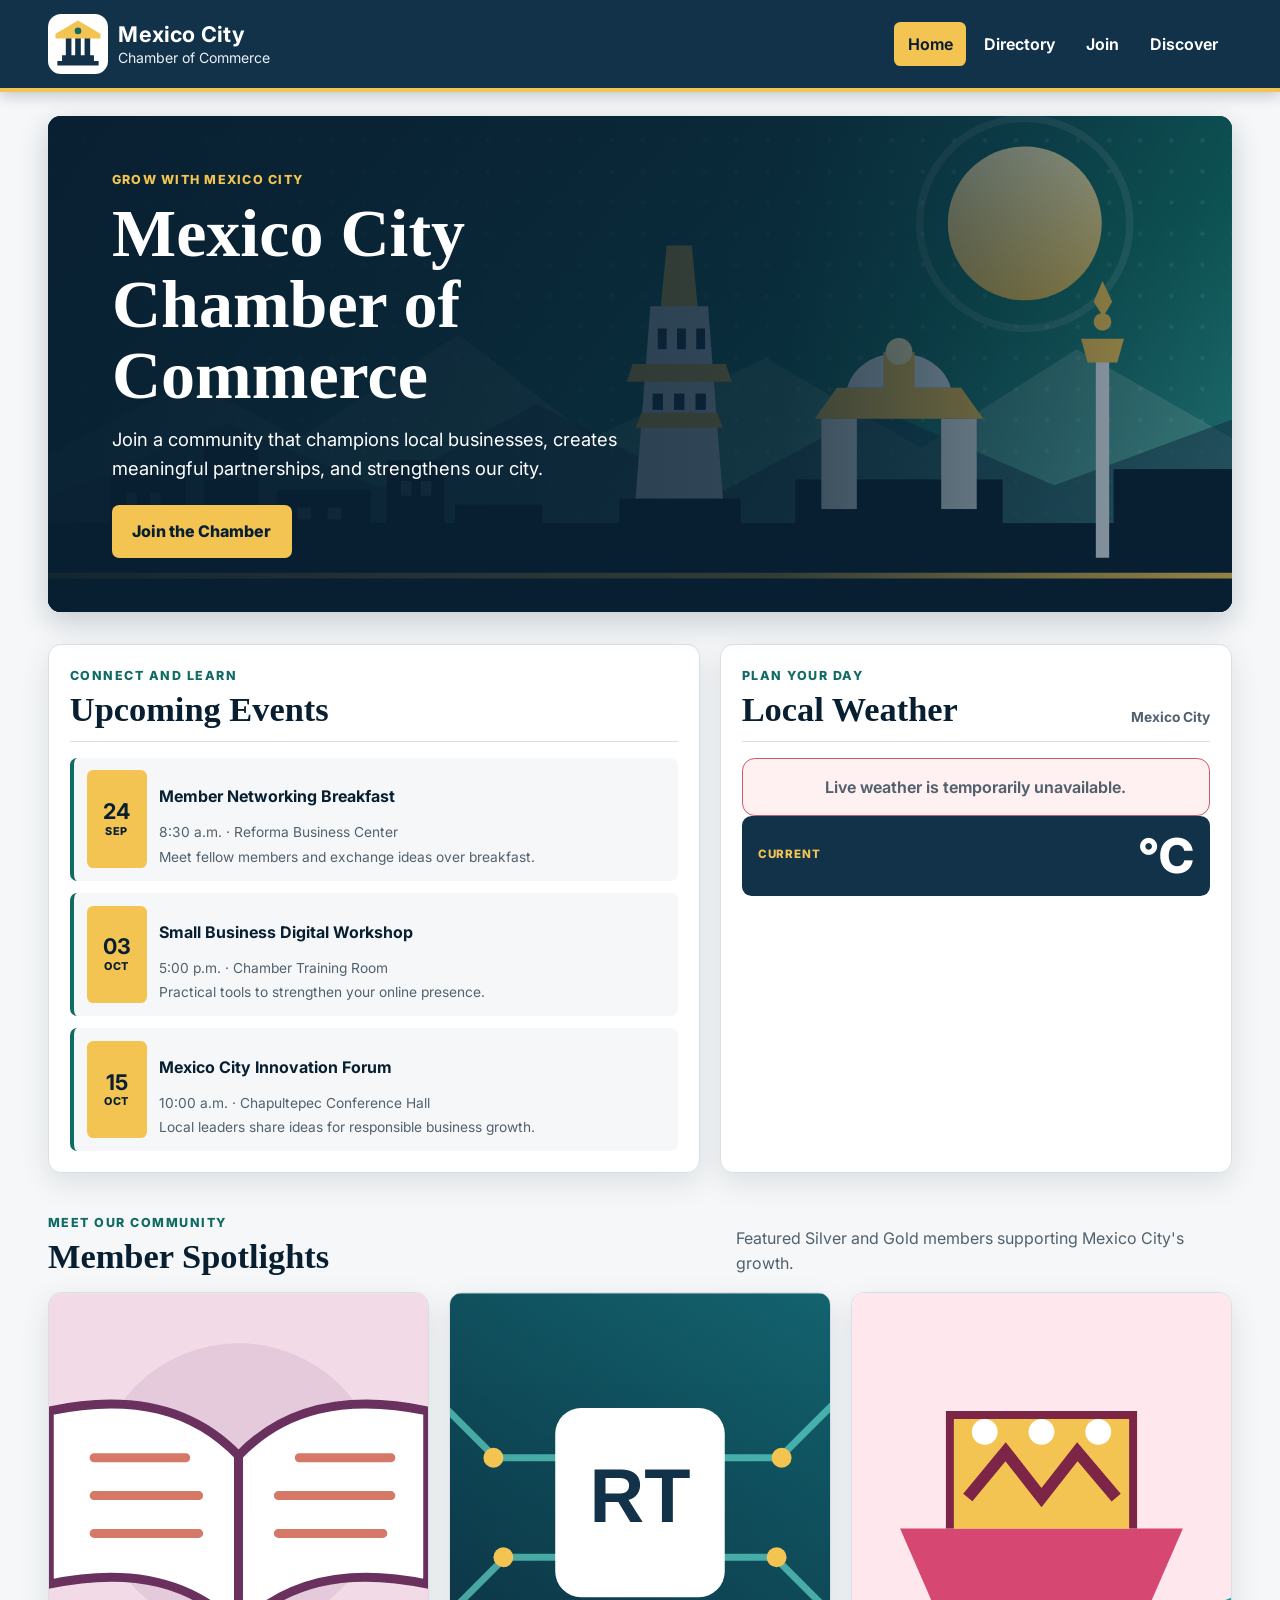
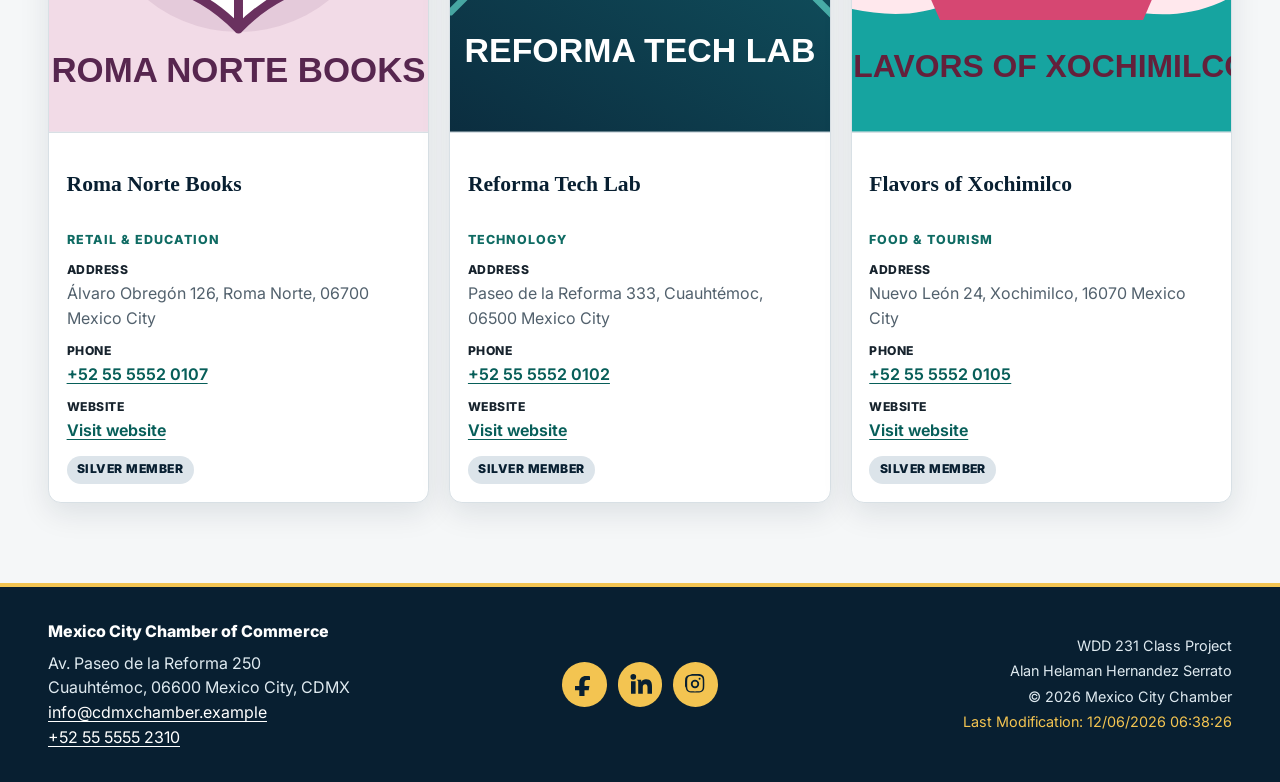
==== chamber/index.html @ 566b72eb "Add chamber home page" ====
<!doctype html>
<html lang="en">
<head>
  <meta charset="UTF-8">
  <meta name="viewport" content="width=device-width, initial-scale=1.0">
  <meta name="description" content="Connect with Mexico City businesses, chamber events, local weather, and opportunities to help your organization grow.">
  <meta name="author" content="Alan Helaman Hernandez Serrato">

  <meta property="og:title" content="Mexico City Chamber of Commerce | Business Home">
  <meta property="og:type" content="website">
  <meta property="og:description" content="Build local connections, discover upcoming events, and meet leading members of the Mexico City business community.">
  <meta property="og:image" content="https://ahhs25.github.io/wdd231/chamber/images/home-og.jpg">
  <meta property="og:image:width" content="1200">
  <meta property="og:image:height" content="630">
  <meta property="og:image:alt" content="Illustrated Mexico City skyline for the Chamber of Commerce">
  <meta property="og:url" content="https://ahhs25.github.io/wdd231/chamber/index.html">

  <meta name="theme-color" content="#12324a">
  <link rel="canonical" href="https://ahhs25.github.io/wdd231/chamber/index.html">
  <link rel="icon" href="images/favicon.svg" type="image/svg+xml">
  <link rel="preconnect" href="https://fonts.googleapis.com">
  <link rel="preconnect" href="https://fonts.gstatic.com" crossorigin>
  <link href="https://fonts.googleapis.com/css2?family=Inter:wght@400..900&amp;display=swap" rel="stylesheet">
  <link rel="stylesheet" href="styles/normalize.css">
  <link rel="stylesheet" href="styles/small.css">
  <link rel="stylesheet" href="styles/larger.css">
  <script src="scripts/home.js" defer></script>
  <title>Home | Mexico City Chamber of Commerce</title>
</head>
<body>
  <a class="skip-link" href="#main-content">Skip to main content</a>

  <header class="site-header">
    <div class="header-content">
      <a class="brand" href="index.html" aria-label="Mexico City Chamber of Commerce home">
        <img src="images/chamber-logo.svg" alt="" width="64" height="64">
        <span class="brand-text">
          <strong>Mexico City</strong>
          <span>Chamber of Commerce</span>
        </span>
      </a>

      <button id="menu" class="menu-button" type="button" aria-label="Open navigation menu" aria-controls="primary-navigation" aria-expanded="false">
        <span aria-hidden="true"></span>
        <span aria-hidden="true"></span>
        <span aria-hidden="true"></span>
      </button>

      <nav aria-label="Main navigation">
        <ul id="primary-navigation" class="navigation">
          <li><a class="active" href="index.html" aria-current="page">Home</a></li>
          <li><a href="directory.html">Directory</a></li>
          <li><a href="join.html">Join</a></li>
          <li><a href="discover.html">Discover</a></li>
        </ul>
      </nav>
    </div>
  </header>

  <main id="main-content" class="home-main">
    <section class="hero" aria-labelledby="home-title">
      <img class="hero-image" src="images/mexico-city-hero.svg" alt="Illustrated skyline of Mexico City at sunrise" width="1600" height="700" fetchpriority="high">
      <div class="hero-content">
        <p class="hero-kicker">Grow with Mexico City</p>
        <h1 id="home-title">Mexico City Chamber of Commerce</h1>
        <p class="hero-summary">Join a community that champions local businesses, creates meaningful partnerships, and strengthens our city.</p>
        <a class="hero-cta" href="join.html">Join the Chamber</a>
      </div>
    </section>

    <div class="home-overview">
      <section class="home-panel member-card" aria-labelledby="events-title">
        <div class="panel-heading">
          <div>
            <p class="eyebrow">Connect and learn</p>
            <h2 id="events-title">Upcoming Events</h2>
          </div>
        </div>

        <div class="event-list">
          <article class="event-item">
            <time class="event-date" datetime="2026-09-24">
              <strong>24</strong>
              <span>Sep</span>
            </time>
            <div class="event-details">
              <h3>Member Networking Breakfast</h3>
              <p>8:30 a.m. · Reforma Business Center</p>
              <p>Meet fellow members and exchange ideas over breakfast.</p>
            </div>
          </article>

          <article class="event-item">
            <time class="event-date" datetime="2026-10-03">
              <strong>03</strong>
              <span>Oct</span>
            </time>
            <div class="event-details">
              <h3>Small Business Digital Workshop</h3>
              <p>5:00 p.m. · Chamber Training Room</p>
              <p>Practical tools to strengthen your online presence.</p>
            </div>
          </article>

          <article class="event-item">
            <time class="event-date" datetime="2026-10-15">
              <strong>15</strong>
              <span>Oct</span>
            </time>
            <div class="event-details">
              <h3>Mexico City Innovation Forum</h3>
              <p>10:00 a.m. · Chapultepec Conference Hall</p>
              <p>Local leaders share ideas for responsible business growth.</p>
            </div>
          </article>
        </div>
      </section>

      <section class="home-panel member-card weather-panel" aria-labelledby="weather-title">
        <div class="panel-heading">
          <div>
            <p class="eyebrow">Plan your day</p>
            <h2 id="weather-title">Local Weather</h2>
          </div>
          <p class="weather-location">Mexico City</p>
        </div>

        <p id="weather-status" class="weather-status" role="status">Loading current weather…</p>

        <div id="current-weather" class="weather-current" hidden>
          <div>
            <p class="weather-label">Current</p>
            <p id="weather-description" class="weather-description"></p>
          </div>
          <p class="weather-temperature"><span id="current-temperature"></span>°C</p>
        </div>

        <h3 id="forecast-title" class="forecast-title" hidden>Three-Day Forecast</h3>
        <div id="forecast" class="forecast-grid" aria-labelledby="forecast-title" hidden></div>
      </section>
    </div>

    <section class="spotlights-section" aria-labelledby="spotlights-title">
      <div class="spotlight-heading">
        <div>
          <p class="eyebrow">Meet our community</p>
          <h2 id="spotlights-title">Member Spotlights</h2>
        </div>
        <p>Featured Silver and Gold members supporting Mexico City's growth.</p>
      </div>

      <p id="spotlight-status" class="directory-status" role="status">Loading featured members…</p>
      <div id="spotlights" class="members grid spotlight-grid"></div>
    </section>

    <noscript>
      <p class="error-message">JavaScript is required to display live weather and member spotlights.</p>
    </noscript>
  </main>

  <footer>
    <div class="footer-content">
      <div class="footer-contact">
        <p class="footer-heading">Mexico City Chamber of Commerce</p>
        <address>
          Av. Paseo de la Reforma 250<br>
          Cuauhtémoc, 06600 Mexico City, CDMX<br>
          <a href="mailto:info@cdmxchamber.example">info@cdmxchamber.example</a><br>
          <a href="tel:+525555552310">+52 55 5555 2310</a>
        </address>
      </div>

      <nav class="social-links" aria-label="Social media links">
        <a href="https://www.facebook.com/" target="_blank" rel="noopener noreferrer" aria-label="Mexico City Chamber on Facebook">
          <svg aria-hidden="true" viewBox="0 0 24 24" width="24" height="24">
            <path d="M14 8h3V4.2c-.5-.1-2.2-.2-4.1-.2C9 4 6.3 6.4 6.3 10.8V14H2v4.3h4.3V24h5.2v-5.7h4.2l.7-4.3h-4.9v-2.8C11.5 9.9 11.9 8 14 8Z"></path>
          </svg>
        </a>
        <a href="https://www.linkedin.com/" target="_blank" rel="noopener noreferrer" aria-label="Mexico City Chamber on LinkedIn">
          <svg aria-hidden="true" viewBox="0 0 24 24" width="24" height="24">
            <path d="M5.3 7.7A2.7 2.7 0 1 0 5.3 2a2.7 2.7 0 0 0 0 5.7ZM3 21.8h4.6V9.2H3v12.6ZM10.2 9.2v12.6h4.6v-6.2c0-1.7.3-3.3 2.5-3.3 2.1 0 2.2 2 2.2 3.4v6.1H24V15c0-4.4-.9-7.7-6-7.7-2.4 0-4 1.3-4.7 2.5h-.1v-2h-4.4Z"></path>
          </svg>
        </a>
        <a href="https://www.instagram.com/" target="_blank" rel="noopener noreferrer" aria-label="Mexico City Chamber on Instagram">
          <svg aria-hidden="true" viewBox="0 0 24 24" width="24" height="24">
            <path d="M12 2c2.7 0 3 0 4.1.1 1 0 1.6.2 2.1.4a4.3 4.3 0 0 1 1.6 1c.5.5.8 1 1 1.6.2.5.4 1.2.4 2.1.1 1 .1 1.4.1 4.1s0 3-.1 4.1c0 1-.2 1.6-.4 2.1a4.3 4.3 0 0 1-1 1.6c-.5.5-1 .8-1.6 1-.5.2-1.2.4-2.1.4-1 .1-1.4.1-4.1.1s-3 0-4.1-.1c-1 0-1.6-.2-2.1-.4a4.3 4.3 0 0 1-1.6-1c-.5-.5-.8-1-1-1.6-.2-.5-.4-1.2-.4-2.1C2 15 2 14.7 2 12s0-3 .1-4.1c0-1 .2-1.6.4-2.1a4.3 4.3 0 0 1 1-1.6c.5-.5 1-.8 1.6-1 .5-.2 1.2-.4 2.1-.4C9 2 9.3 2 12 2Zm0 1.8c-2.6 0-2.9 0-4 .1-.8 0-1.3.2-1.6.3-.4.2-.8.4-1.1.7-.3.3-.5.7-.7 1.1-.1.3-.3.8-.3 1.6-.1 1-.1 1.4-.1 4s0 2.9.1 4c0 .8.2 1.3.3 1.6.2.4.4.8.7 1.1.3.3.7.5 1.1.7.3.1.8.3 1.6.3 1 .1 1.4.1 4 .1s2.9 0 4-.1c.8 0 1.3-.2 1.6-.3.4-.2.8-.4 1.1-.7.3-.3.5-.7.7-1.1.1-.3.3-.8.3-1.6.1-1 .1-1.4.1-4s0-2.9-.1-4c0-.8-.2-1.3-.3-1.6a2.5 2.5 0 0 0-.7-1.1 2.5 2.5 0 0 0-1.1-.7c-.3-.1-.8-.3-1.6-.3-1-.1-1.4-.1-4-.1Zm0 4a4.2 4.2 0 1 1 0 8.4 4.2 4.2 0 0 1 0-8.4Zm0 6.6a2.4 2.4 0 1 0 0-4.8 2.4 2.4 0 0 0 0 4.8Zm5.6-7.6a1 1 0 1 1-2 0 1 1 0 0 1 2 0Z"></path>
          </svg>
        </a>
      </nav>

      <div class="footer-development">
        <p>WDD 231 Class Project</p>
        <p>Alan Helaman Hernandez Serrato</p>
        <p>© <span id="currentyear"></span> Mexico City Chamber</p>
        <p id="lastModified"></p>
      </div>
    </div>
  </footer>
</body>
</html>
---- chamber/styles/small.css ----
html {
  scroll-behavior: smooth;
}

body {
  min-width: 320px;
  min-height: 100vh;
  color: #17232d;
  background: #f5f7f8;
  font-family: Inter, "Segoe UI", Roboto, Helvetica, Arial, sans-serif;
  line-height: 1.55;
}

a {
  color: #075e59;
  text-underline-offset: 0.18em;
}

a:hover {
  text-decoration-thickness: 0.13em;
}

a:focus-visible,
button:focus-visible {
  outline: 3px solid #f3c451;
  outline-offset: 3px;
}

.skip-link {
  position: fixed;
  top: 0.5rem;
  left: 0.5rem;
  z-index: 100;
  padding: 0.7rem 1rem;
  color: #081f31;
  background: #f3c451;
  border-radius: 0.35rem;
  font-weight: 800;
  transform: translateY(-160%);
  transition: transform 160ms ease;
}

.skip-link:focus {
  transform: translateY(0);
}

.site-header {
  position: sticky;
  top: 0;
  z-index: 20;
  color: #ffffff;
  background: #12324a;
  border-bottom: 4px solid #f3c451;
  box-shadow: 0 3px 14px #081f313d;
}

.header-content {
  display: grid;
  grid-template-columns: minmax(0, 1fr) auto;
  align-items: center;
  gap: 0.65rem;
  width: min(100% - 1.5rem, 74rem);
  margin-inline: auto;
  padding-block: 0.65rem;
}

.brand {
  display: flex;
  min-width: 0;
  align-items: center;
  gap: 0.65rem;
  color: #ffffff;
  text-decoration: none;
}

.brand img {
  flex: 0 0 3.25rem;
  width: 3.25rem;
  height: 3.25rem;
}

.brand-text {
  display: grid;
  min-width: 0;
  line-height: 1.15;
}

.brand-text strong {
  font-size: clamp(1.05rem, 5vw, 1.35rem);
  letter-spacing: 0.01em;
}

.brand-text span {
  margin-top: 0.22rem;
  color: #e9f1f5;
  font-size: clamp(0.72rem, 3.5vw, 0.9rem);
}

.menu-button {
  display: grid;
  width: 2.75rem;
  height: 2.75rem;
  padding: 0.58rem;
  place-content: center;
  gap: 0.28rem;
  color: #ffffff;
  background: #00000000;
  border: 1px solid #ffffff80;
  border-radius: 0.45rem;
  cursor: pointer;
}

.menu-button span {
  display: block;
  width: 1.35rem;
  height: 2px;
  background: #ffffff;
  border-radius: 1rem;
  transition: transform 180ms ease, opacity 180ms ease;
}

.menu-button.open span:nth-child(1) {
  transform: translateY(6px) rotate(45deg);
}

.menu-button.open span:nth-child(2) {
  opacity: 0;
}

.menu-button.open span:nth-child(3) {
  transform: translateY(-6px) rotate(-45deg);
}

.site-header nav {
  grid-column: 1 / -1;
}

.navigation {
  display: none;
  list-style: none;
  overflow: hidden;
  border-top: 1px solid #ffffff33;
}

.navigation.open {
  display: flex;
  flex-direction: column;
}

.navigation a {
  display: block;
  padding: 0.82rem 0.7rem;
  color: #ffffff;
  border-left: 4px solid #00000000;
  font-weight: 650;
  text-decoration: none;
}

.navigation a:hover {
  background: #ffffff17;
}

.navigation a.active {
  color: #081f31;
  background: #f3c451;
  border-left-color: #ffffff;
}

main {
  width: min(100% - 1.5rem, 74rem);
  margin-inline: auto;
  padding-block: 2rem 3.5rem;
}

.page-intro {
  max-width: 45rem;
  margin-bottom: 1.8rem;
}

.eyebrow {
  margin-bottom: 0.35rem;
  color: #0f6b63;
  font-size: 0.78rem;
  font-weight: 800;
  letter-spacing: 0.12em;
  text-transform: uppercase;
}

h1 {
  color: #081f31;
  font-family: Georgia, "Times New Roman", serif;
  font-size: clamp(2rem, 10vw, 3.5rem);
  line-height: 1.05;
}

.page-intro > p:last-child {
  max-width: 38rem;
  margin-top: 0.75rem;
  color: #52616d;
  font-size: 1.02rem;
}

.directory-toolbar {
  display: flex;
  flex-wrap: wrap;
  align-items: center;
  justify-content: space-between;
  gap: 0.75rem;
  margin-bottom: 1.2rem;
  padding: 0.7rem;
  background: #ffffff;
  border: 1px solid #d8e0e5;
  border-radius: 0.8rem;
}

.results-label {
  padding-inline: 0.25rem;
  color: #081f31;
  font-weight: 800;
}

.view-controls {
  display: flex;
  gap: 0.35rem;
}

.view-button {
  display: inline-flex;
  min-height: 2.75rem;
  align-items: center;
  gap: 0.4rem;
  padding: 0.55rem 0.8rem;
  color: #12324a;
  background: #eef2f4;
  border: 1px solid #c8d3da;
  border-radius: 0.45rem;
  font-weight: 750;
  cursor: pointer;
}

.view-button svg {
  fill: #12324a;
}

.view-button:hover {
  background: #dfe8ec;
}

.view-button.active {
  color: #ffffff;
  background: #0f6b63;
  border-color: #0f6b63;
}

.view-button.active svg {
  fill: #ffffff;
}

.directory-status {
  padding: 2rem;
  color: #52616d;
  text-align: center;
}

.members {
  min-width: 0;
}

.members.grid {
  display: grid;
  grid-template-columns: minmax(0, 1fr);
  gap: 1rem;
}

.member-card {
  min-width: 0;
  overflow: hidden;
  background: #ffffff;
  border: 1px solid #d8e0e5;
  border-radius: 0.8rem;
  box-shadow: 0 10px 30px #081f311a;
}

.member-image {
  width: 100%;
  aspect-ratio: 18 / 11;
  object-fit: cover;
  background: #e6ecef;
  border-bottom: 1px solid #d8e0e5;
}

.member-card-content {
  display: grid;
  gap: 0.7rem;
  padding: 1.1rem;
}

.member-name {
  color: #081f31;
  font-family: Georgia, "Times New Roman", serif;
  font-size: 1.35rem;
  line-height: 1.2;
}

.member-category {
  color: #0f6b63;
  font-size: 0.78rem;
  font-weight: 800;
  letter-spacing: 0.08em;
  text-transform: uppercase;
}

.member-detail {
  display: grid;
  min-width: 0;
  gap: 0.08rem;
  color: #52616d;
  overflow-wrap: anywhere;
}

.member-label {
  color: #17232d;
  font-size: 0.76rem;
  font-weight: 800;
  letter-spacing: 0.04em;
  text-transform: uppercase;
}

.member-detail a {
  width: fit-content;
  max-width: 100%;
  font-weight: 650;
}

.membership-badge {
  width: fit-content;
  margin-top: 0.1rem;
  padding: 0.3rem 0.65rem;
  color: #081f31;
  background: #cfe9e6;
  border-radius: 999px;
  font-size: 0.76rem;
  font-weight: 850;
  letter-spacing: 0.04em;
  text-transform: uppercase;
}

.membership-badge.silver {
  background: #dce4ea;
}

.membership-badge.gold {
  background: #f3c451;
}

.members.list {
  display: grid;
  grid-template-columns: minmax(0, 1fr);
  border: 1px solid #d8e0e5;
  border-radius: 0.8rem;
  overflow: hidden;
}

.list .member-card {
  border: 0;
  border-bottom: 1px solid #d8e0e5;
  border-radius: 0;
  box-shadow: none;
}

.list .member-card:last-child {
  border-bottom: 0;
}

.list .member-card:nth-child(even) {
  background: #edf3f4;
}

.list .member-image {
  display: none;
}

.list .member-card-content {
  padding: 1rem;
}

.error-message {
  padding: 1rem;
  color: #741c28;
  background: #fff0f2;
  border: 1px solid #c85b69;
  border-radius: 0.8rem;
  font-weight: 650;
}

footer {
  color: #ffffff;
  background: #081f31;
  border-top: 4px solid #f3c451;
}

.footer-content {
  display: grid;
  gap: 1.75rem;
  width: min(100% - 1.5rem, 74rem);
  margin-inline: auto;
  padding-block: 2rem;
}

.footer-heading {
  margin-bottom: 0.45rem;
  font-weight: 800;
}

address {
  color: #dfeaf0;
  font-style: normal;
}

footer a {
  color: #ffffff;
}

.social-links {
  display: flex;
  gap: 0.65rem;
}

.social-links a {
  display: grid;
  width: 2.8rem;
  height: 2.8rem;
  place-items: center;
  color: #081f31;
  background: #f3c451;
  border-radius: 50%;
  transition: transform 160ms ease, background-color 160ms ease;
}

.social-links a:hover {
  background: #ffffff;
  transform: translateY(-2px);
}

.social-links svg {
  fill: #081f31;
}

.footer-development {
  color: #dfeaf0;
  font-size: 0.9rem;
}

.footer-development p + p {
  margin-top: 0.18rem;
}

#lastModified {
  color: #f3c451;
}

.home-main {
  padding-top: 1.25rem;
}

.hero {
  position: relative;
  min-height: 29rem;
  margin-bottom: 2rem;
  overflow: hidden;
  background: #12324a;
  border-radius: 0.8rem;
  box-shadow: 0 10px 30px #081f3133;
}

.hero-image {
  width: 100%;
  height: 29rem;
  object-fit: cover;
}

.hero-content {
  position: absolute;
  inset: 0;
  display: flex;
  flex-direction: column;
  align-items: flex-start;
  justify-content: center;
  padding: clamp(1.25rem, 6vw, 3rem);
  color: #ffffff;
  background: linear-gradient(90deg, #081f31f2 0%, #081f31cc 62%, #081f3155 100%);
}

.hero-kicker {
  margin-bottom: 0.5rem;
  color: #f3c451;
  font-size: 0.78rem;
  font-weight: 800;
  letter-spacing: 0.1em;
  text-transform: uppercase;
}

.hero h1 {
  max-width: 12ch;
  color: #ffffff;
  font-size: clamp(2.25rem, 12vw, 4.25rem);
}

.hero-summary {
  max-width: 34rem;
  margin-top: 0.85rem;
  font-size: clamp(1rem, 3.5vw, 1.15rem);
}

.hero-cta {
  display: inline-block;
  margin-top: 1.4rem;
  padding: 0.75rem 1.15rem;
  color: #081f31;
  background: #f3c451;
  border: 2px solid #f3c451;
  border-radius: 0.45rem;
  font-weight: 800;
  text-decoration: none;
}

.hero-cta:hover {
  background: #ffffff;
  border-color: #ffffff;
}

.home-overview {
  display: grid;
  gap: 1rem;
}

.home-panel {
  padding: 1.1rem;
}

.panel-heading,
.spotlight-heading {
  display: flex;
  flex-wrap: wrap;
  align-items: end;
  justify-content: space-between;
  gap: 0.6rem 1rem;
}

.panel-heading {
  margin-bottom: 1rem;
  padding-bottom: 0.75rem;
  border-bottom: 1px solid #d8e0e5;
}

.panel-heading h2,
.spotlight-heading h2 {
  color: #081f31;
  font-family: Georgia, "Times New Roman", serif;
  font-size: clamp(1.55rem, 7vw, 2.15rem);
  line-height: 1.1;
}

.event-list {
  display: grid;
  gap: 0.75rem;
}

.event-item {
  display: grid;
  grid-template-columns: 3.75rem minmax(0, 1fr);
  gap: 0.8rem;
  padding: 0.8rem;
  background: #f5f7f8;
  border-left: 4px solid #0f6b63;
  border-radius: 0.45rem;
}

.event-date {
  display: grid;
  min-height: 3.75rem;
  place-content: center;
  color: #081f31;
  background: #f3c451;
  border-radius: 0.4rem;
  line-height: 1;
  text-align: center;
  text-transform: uppercase;
}

.event-date strong {
  font-size: 1.35rem;
}

.event-date span {
  margin-top: 0.2rem;
  font-size: 0.68rem;
  font-weight: 800;
  letter-spacing: 0.06em;
}

.event-details h3 {
  color: #081f31;
  font-size: 1rem;
  line-height: 1.25;
}

.event-details p {
  margin-top: 0.18rem;
  color: #52616d;
  font-size: 0.86rem;
}

.weather-location {
  color: #52616d;
  font-size: 0.86rem;
  font-weight: 700;
}

.weather-status {
  padding-block: 1rem;
  color: #52616d;
  text-align: center;
}

.weather-current {
  display: flex;
  align-items: center;
  justify-content: space-between;
  gap: 1rem;
  padding: 1rem;
  color: #ffffff;
  background: #12324a;
  border-radius: 0.6rem;
}

.weather-label {
  color: #f3c451;
  font-size: 0.72rem;
  font-weight: 800;
  letter-spacing: 0.08em;
  text-transform: uppercase;
}

.weather-description {
  margin-top: 0.2rem;
  color: #e9f1f5;
}

.weather-temperature {
  font-size: clamp(2rem, 10vw, 3rem);
  font-weight: 800;
  line-height: 1;
  white-space: nowrap;
}

.forecast-title {
  margin-block: 1rem 0.6rem;
  color: #081f31;
  font-size: 1rem;
}

.forecast-grid {
  display: grid;
  grid-template-columns: repeat(3, minmax(0, 1fr));
  gap: 0.45rem;
}

.forecast-day {
  display: grid;
  gap: 0.25rem;
  padding: 0.65rem 0.3rem;
  color: #17232d;
  background: #eef2f4;
  border: 1px solid #d8e0e5;
  border-radius: 0.4rem;
  font-size: 0.76rem;
  text-align: center;
}

.forecast-day span {
  color: #52616d;
  font-weight: 700;
}

.spotlights-section {
  margin-top: 2.5rem;
}

.spotlight-heading {
  margin-bottom: 1rem;
}

.spotlight-heading > p {
  max-width: 31rem;
  color: #52616d;
}

.spotlight-grid .member-image {
  aspect-ratio: 18 / 10;
}

@media (prefers-reduced-motion: reduce) {
  html {
    scroll-behavior: auto;
  }

  .skip-link,
  .menu-button span,
  .social-links a {
    transition: none;
  }
}
---- chamber/styles/larger.css ----
@media only screen and (min-width: 42rem) {
  .header-content {
    grid-template-columns: auto minmax(0, 1fr);
    min-height: 5.5rem;
    padding-block: 0.55rem;
  }

  .brand img {
    width: 3.75rem;
    height: 3.75rem;
  }

  .brand-text strong {
    font-size: 1.35rem;
  }

  .brand-text span {
    font-size: 0.88rem;
  }

  .menu-button {
    display: none;
  }

  .site-header nav {
    grid-column: auto;
    justify-self: end;
  }

  .navigation,
  .navigation.open {
    display: flex;
    flex-direction: row;
    align-items: center;
    gap: 0.25rem;
    overflow: visible;
    border-top: 0;
  }

  .navigation a {
    padding: 0.62rem 0.85rem;
    border: 0;
    border-radius: 0.4rem;
  }

  main {
    padding-block: 3rem 5rem;
  }

  .home-main {
    padding-top: 1.5rem;
  }

  .hero,
  .hero-image {
    min-height: 31rem;
  }

  .hero-image {
    height: 31rem;
  }

  .home-overview {
    grid-template-columns: minmax(0, 1.12fr) minmax(19rem, 0.88fr);
    align-items: stretch;
    gap: 1.25rem;
  }

  .home-panel {
    padding: 1.3rem;
  }

  .page-intro {
    margin-bottom: 2.4rem;
  }

  .directory-toolbar {
    padding: 0.8rem 0.9rem;
  }

  .members.grid {
    grid-template-columns: repeat(2, minmax(0, 1fr));
    gap: 1.25rem;
  }

  .list .member-card-content {
    grid-template-columns: minmax(10rem, 1.1fr) minmax(12rem, 1.35fr) auto;
    grid-template-areas:
      "name address badge"
      "category phone website";
    align-items: center;
    gap: 1rem;
    padding: 1rem 1.2rem;
  }

  .list .member-name {
    grid-area: name;
    font-size: 1.05rem;
  }

  .list .member-category {
    grid-area: category;
    font-size: 0.72rem;
  }

  .list .member-address {
    grid-area: address;
  }

  .list .member-phone {
    grid-area: phone;
  }

  .list .member-website {
    grid-area: website;
  }

  .list .membership-badge {
    grid-area: badge;
  }

  .list .member-detail {
    font-size: 0.86rem;
  }

  .list .member-label {
    display: none;
  }

  .footer-content {
    grid-template-columns: 1.25fr auto 1.25fr;
    align-items: center;
  }

  .social-links {
    justify-content: center;
  }

  .footer-development {
    text-align: right;
  }
}

@media only screen and (min-width: 68rem) {
  .hero-content {
    padding: 4rem;
  }

  .members.grid {
    grid-template-columns: repeat(3, minmax(0, 1fr));
  }
}
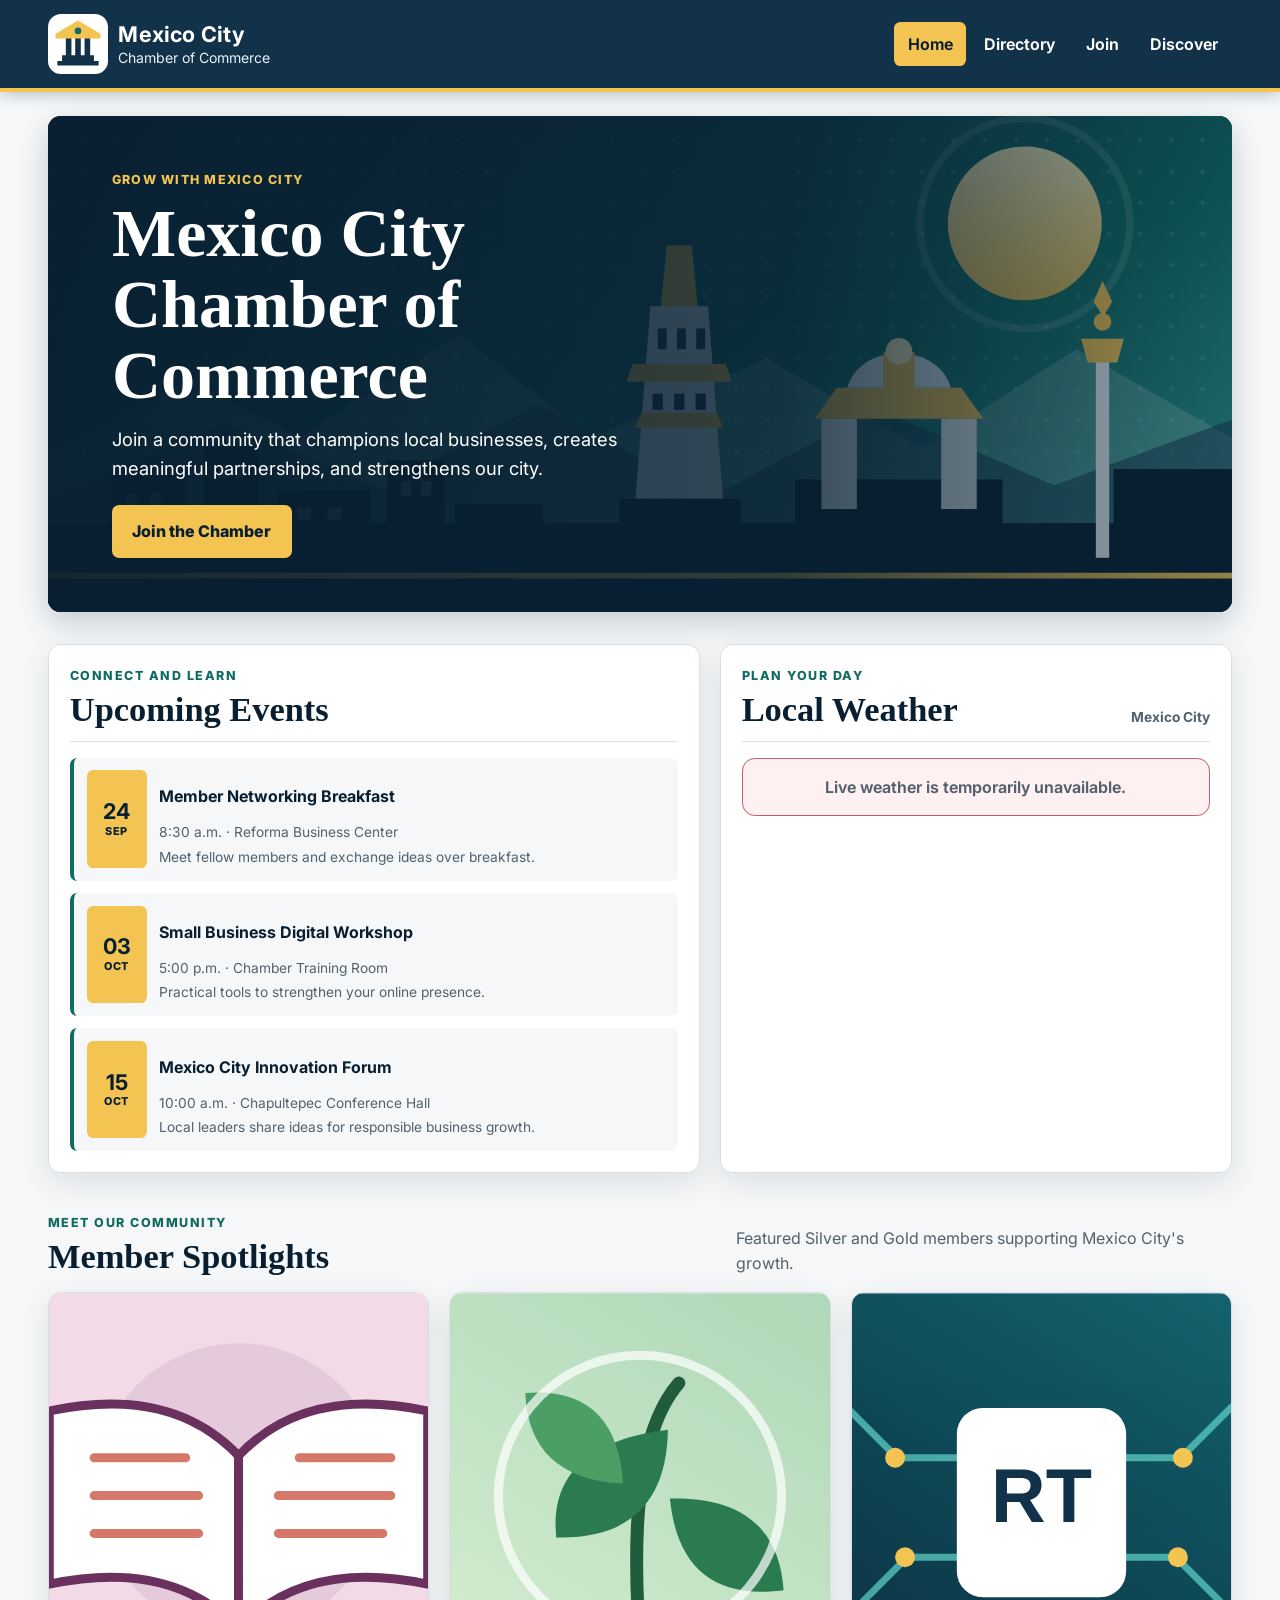
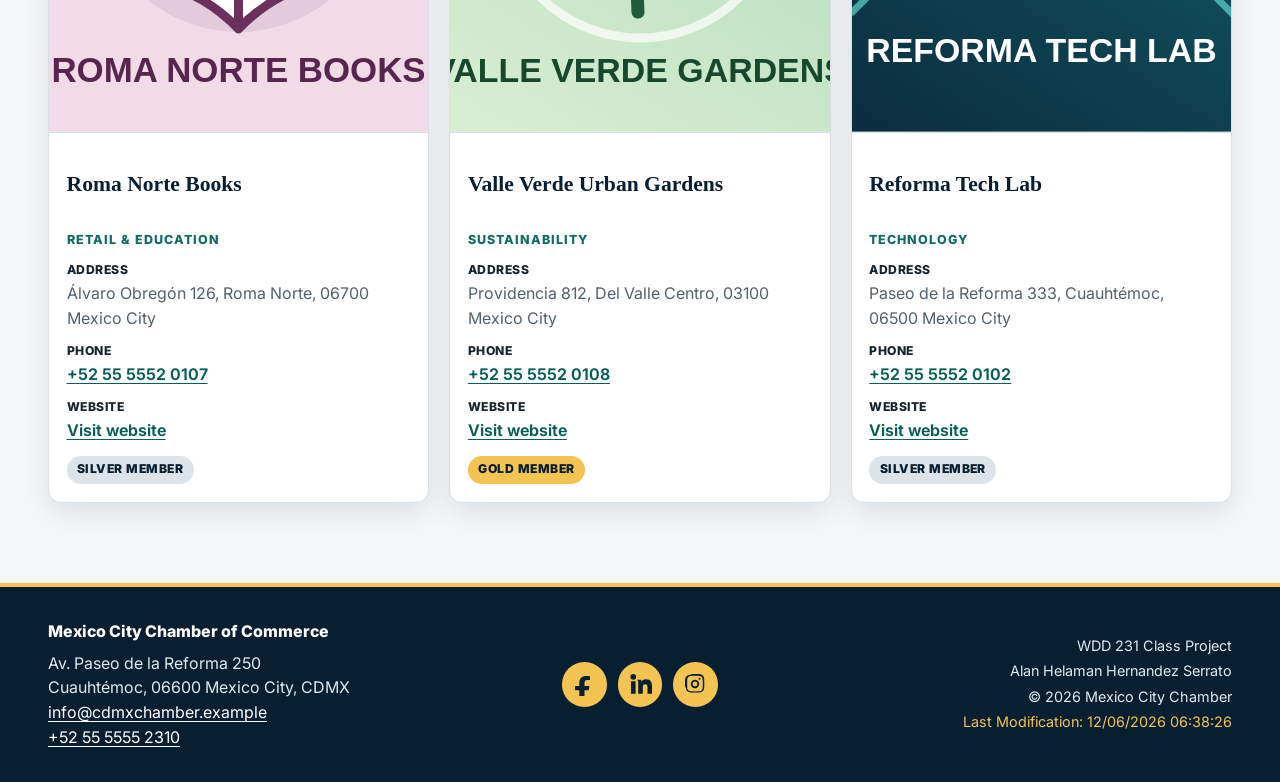
==== commit 4c25b04e: "Fix chamber page audit" ====
--- a/chamber/index.html
+++ b/chamber/index.html
@@ -136,7 +136,7 @@
         </div>
 
         <h3 id="forecast-title" class="forecast-title" hidden>Three-Day Forecast</h3>
-        <div id="forecast" class="forecast-grid" aria-labelledby="forecast-title" hidden></div>
+        <div id="forecast" class="forecast-grid" role="group" aria-labelledby="forecast-title" hidden></div>
       </section>
     </div>
 
--- a/chamber/styles/small.css
+++ b/chamber/styles/small.css
@@ -249,7 +249,7 @@
 .view-button.active {
   color: #ffffff;
   background: #0f6b63;
-  border-color: #0f6b63;
+  border-color: #0b514b;
 }
 
 .view-button.active svg {
@@ -526,7 +526,7 @@
 
 .hero-cta:hover {
   background: #ffffff;
-  border-color: #ffffff;
+  border-color: #f3c451;
 }
 
 .home-overview {
@@ -664,6 +664,12 @@
   display: grid;
   grid-template-columns: repeat(3, minmax(0, 1fr));
   gap: 0.45rem;
+}
+
+.weather-current[hidden],
+.forecast-title[hidden],
+.forecast-grid[hidden] {
+  display: none;
 }
 
 .forecast-day {
